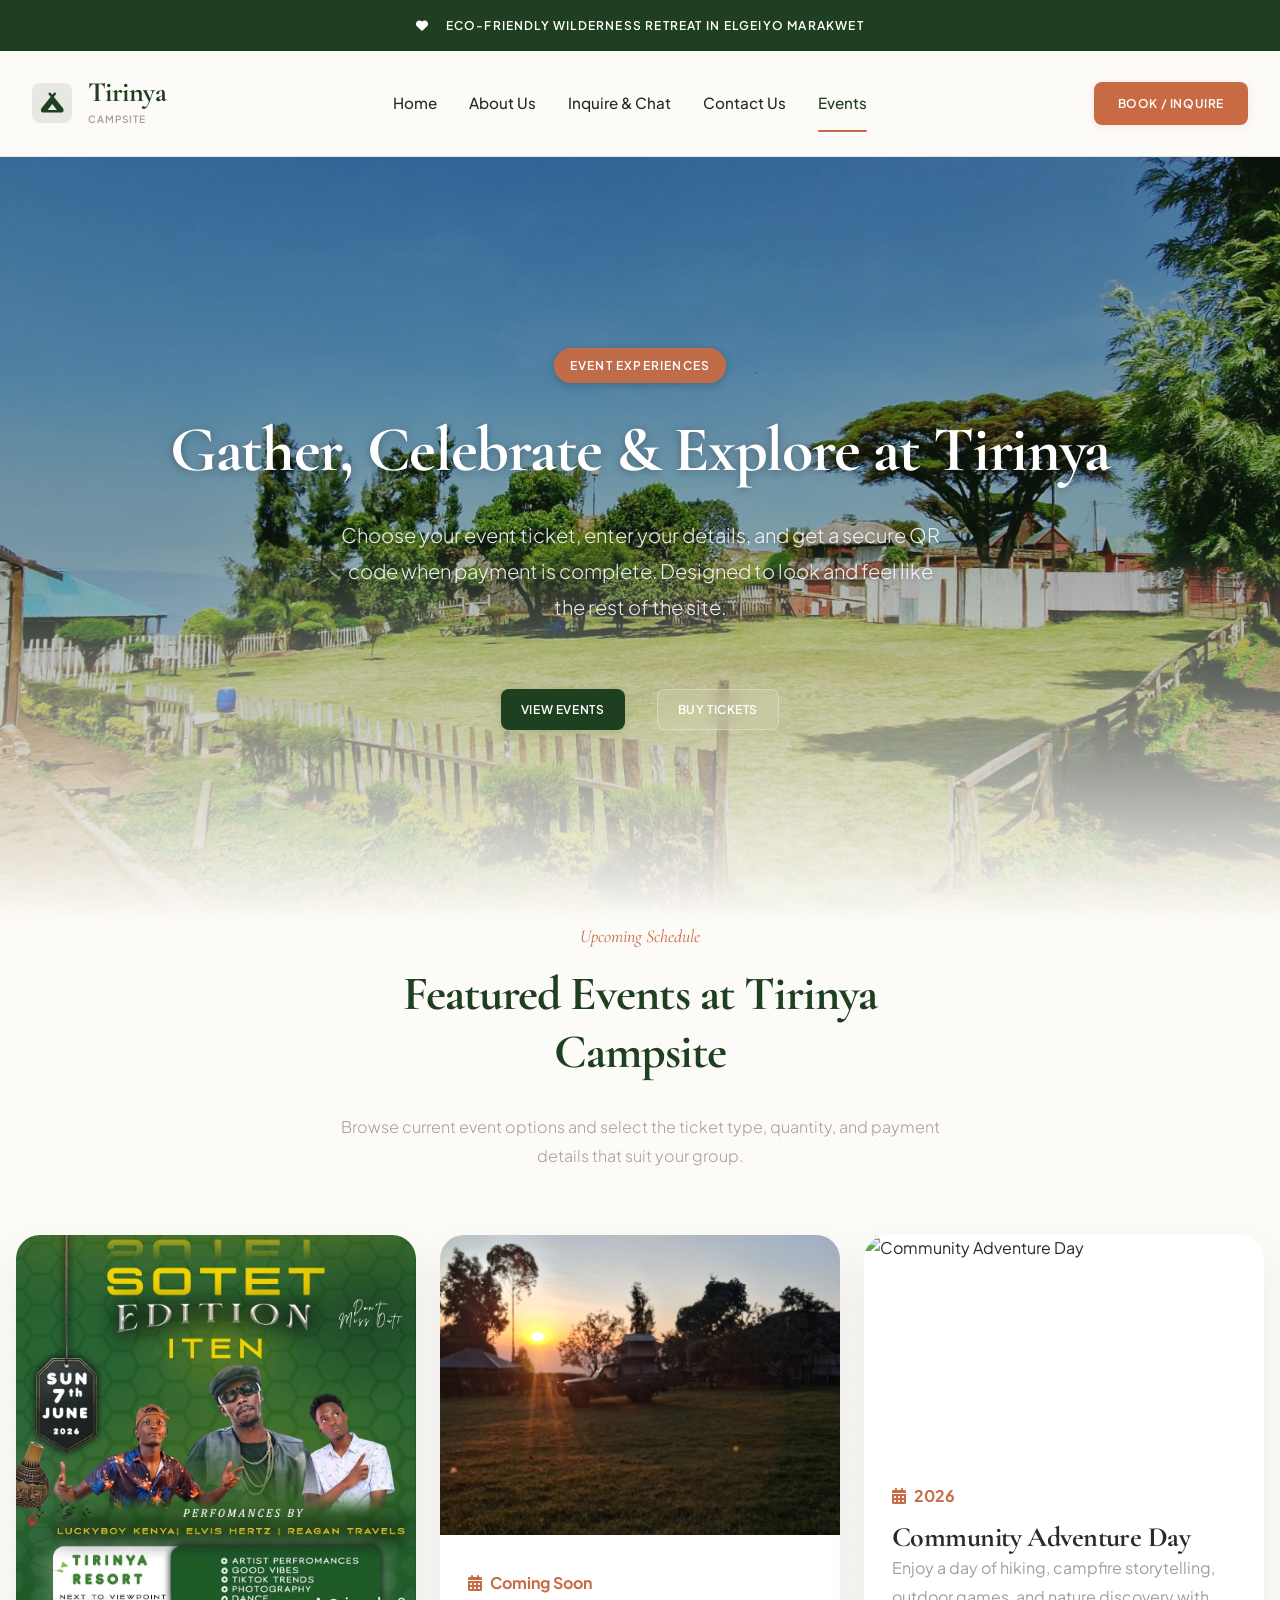
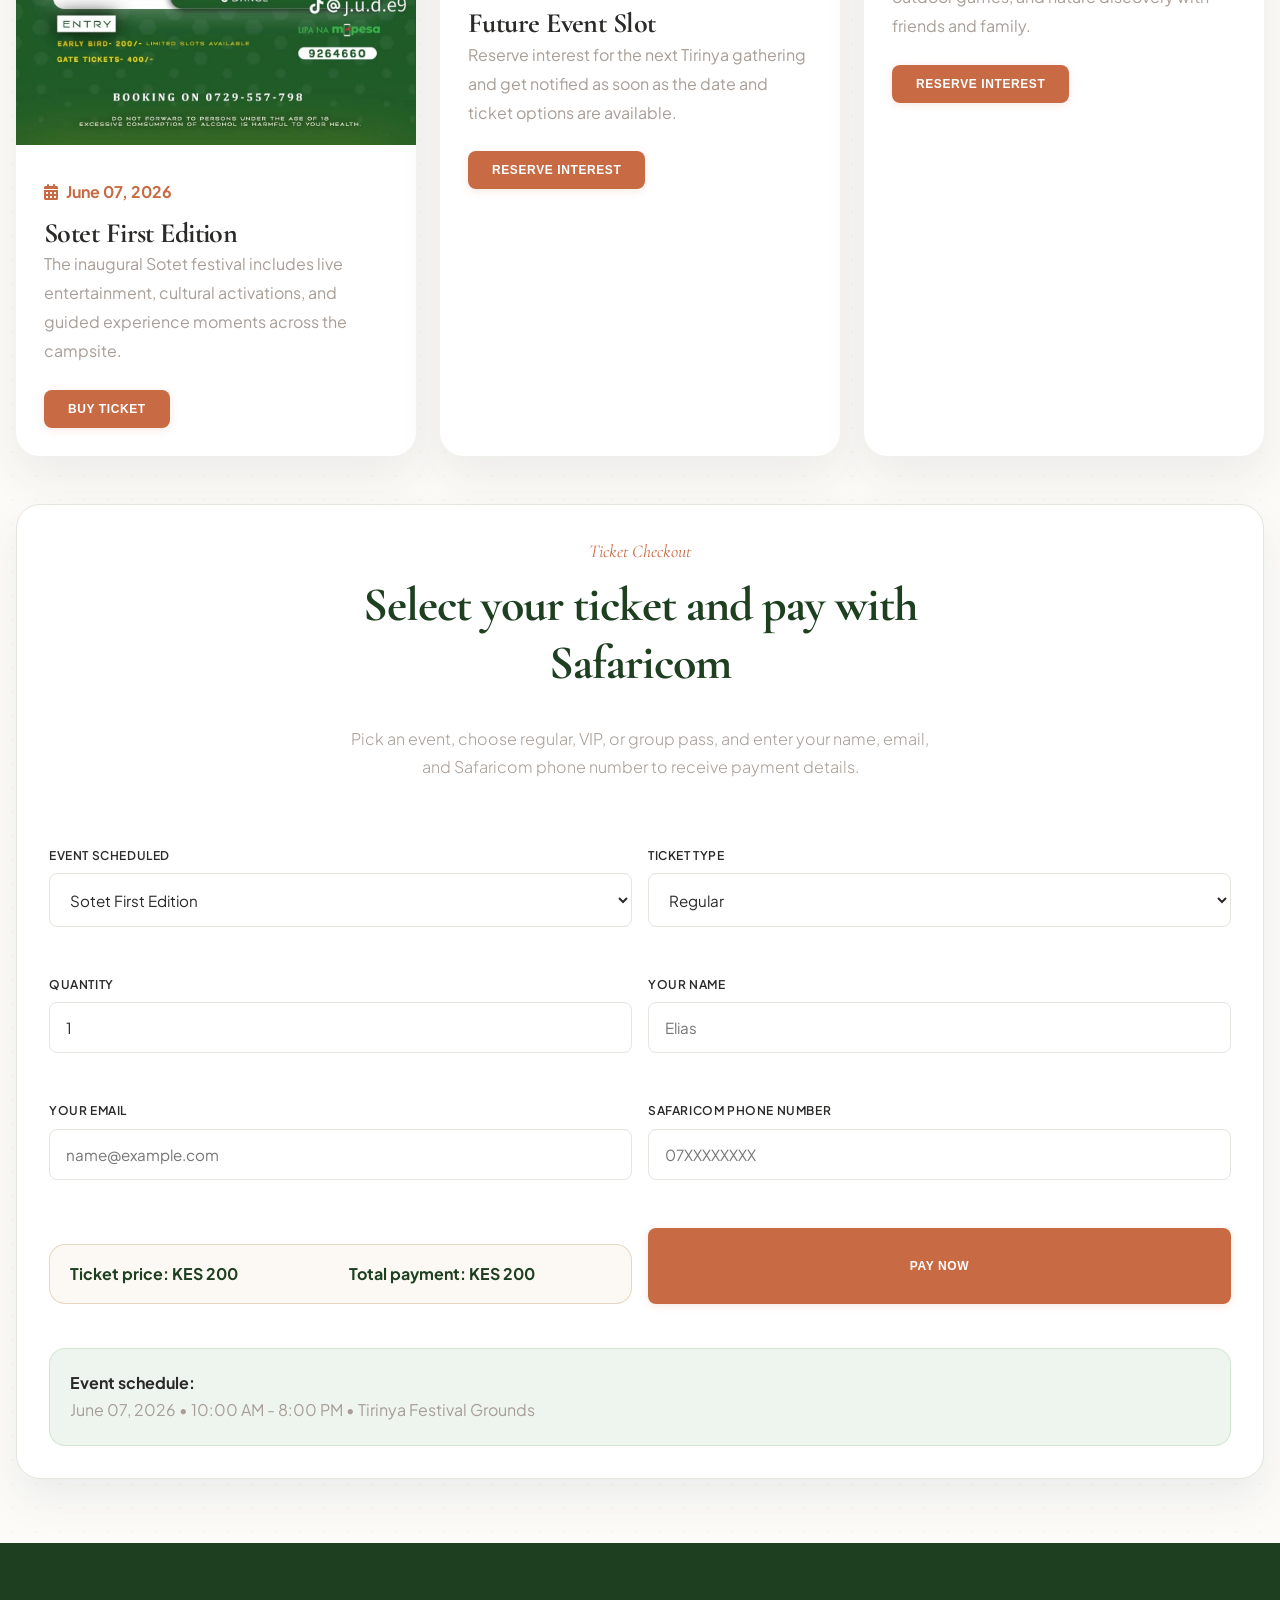
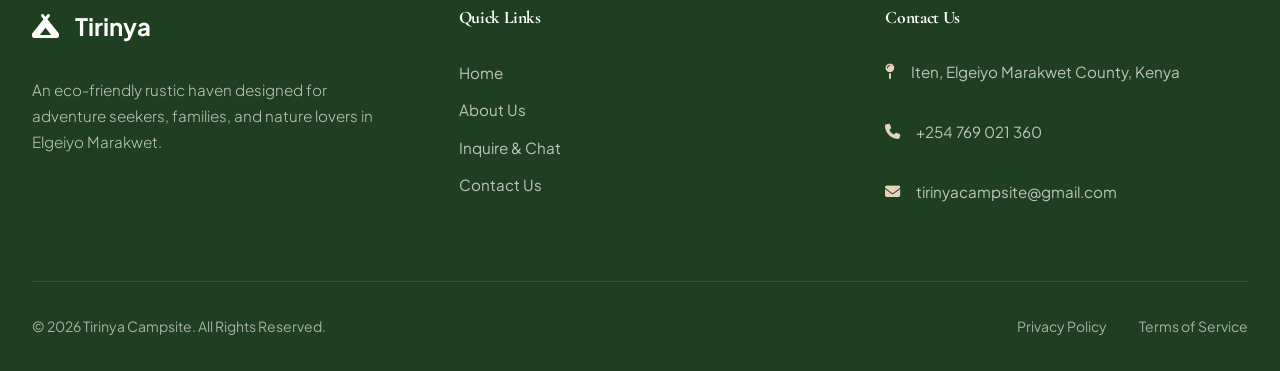
==== events.html @ 4e4fa60f "Tirinya website built" ====
<!DOCTYPE html>
<html lang="en">
<head>
    <meta charset="UTF-8">
    <meta name="viewport" content="width=device-width, initial-scale=1.0">
    <title>Events | Tirinya Campsite</title>
    <link rel="stylesheet" href="css/styles.css">
    <link href="https://fonts.googleapis.com/css2?family=Cormorant+Garamond:ital,wght@0,400;0,500;0,600;0,700;1,400&family=Plus+Jakarta+Sans:wght@300;400;500;600;700&display=swap" rel="stylesheet">
    <link rel="stylesheet" href="https://cdnjs.cloudflare.com/ajax/libs/font-awesome/6.4.0/css/all.min.css">
    <style>
        .events-grid {
            display: grid;
            grid-template-columns: repeat(3, minmax(220px, 1fr));
            gap: 1.5rem;
            margin: 0 auto 3rem;
            max-width: 1280px;
            padding: 0 1rem;
        }

        .event-card {
            background: var(--card-bg);
            border-radius: var(--radius-xl);
            overflow: hidden;
            box-shadow: 0 20px 45px rgba(28, 55, 75, 0.08);
            transition: transform 0.3s ease, box-shadow 0.3s ease;
        }

        .event-card:hover {
            transform: translateY(-8px);
            box-shadow: 0 28px 55px rgba(28, 55, 75, 0.14);
        }

        .event-demo {
            min-height: 220px;
            position: relative;
        }

        .event-demo span {
            display: block;
            width: 100%;
            height: 100%;
        }

        .event-demo img {
            width: 100%;
            height: 100%;
            object-fit: cover;
        }

        .event-content {
            padding: 1.75rem;
        }

        .event-date {
            display: inline-flex;
            align-items: center;
            gap: 0.5rem;
            color: var(--secondary);
            font-weight: 700;
            margin-bottom: 0.75rem;
        }

        .event-description {
            color: var(--muted);
            margin-bottom: 1.5rem;
            min-height: 4.5rem;
        }

        .ticket-section {
            margin: 0 auto 4rem;
            max-width: 1280px;
            padding: 0 1rem;
        }

        .ticket-panel {
            background: var(--card-bg);
            border-radius: var(--radius-xl);
            padding: 2rem;
            border: 1px solid var(--border);
            box-shadow: 0 20px 40px rgba(31, 75, 116, 0.08);
        }

        .ticket-panel .section-subtitle {
            color: var(--secondary);
            font-style: italic;
            margin-bottom: 0.75rem;
        }

        .ticket-form {
            display: grid;
            grid-template-columns: repeat(2, minmax(220px, 1fr));
            gap: 1rem;
            margin-top: 1rem;
        }

        .ticket-form label {
            color: var(--foreground);
            font-weight: 600;
        }

        .ticket-form input,
        .ticket-form select {
            width: 100%;
            border: 1px solid var(--border);
            border-radius: var(--radius-md);
            padding: 0.95rem 1rem;
            background: white;
            color: var(--foreground);
            font-size: 0.95rem;
        }

        .ticket-summary {
            display: grid;
            grid-template-columns: repeat(2, minmax(180px, 1fr));
            gap: 1rem;
            padding: 1rem 1.25rem;
            border-radius: var(--radius-lg);
            border: 1px solid rgba(229, 212, 184, 0.9);
            background: rgba(229, 212, 184, 0.14);
            margin-top: 1rem;
        }

        .ticket-summary div {
            font-weight: 700;
            color: var(--primary);
        }

        .payment-instructions {
            background: rgba(46, 125, 50, 0.08);
            border: 1px solid rgba(46, 125, 50, 0.15);
            border-radius: var(--radius-lg);
            padding: 1.25rem;
            margin-top: 1rem;
            color: var(--foreground);
            line-height: 1.7;
        }

        .qr-panel {
            display: grid;
            grid-template-columns: 260px minmax(280px, 1fr);
            gap: 1.5rem;
            align-items: center;
            margin-top: 1.75rem;
            padding: 1.5rem;
            border-radius: var(--radius-xl);
            background: #f6f8ff;
            border: 1px solid rgba(217, 227, 255, 1);
        }

        .qr-details p {
            margin: 0.85rem 0;
            color: var(--foreground);
            line-height: 1.7;
        }

        .qr-details .payload {
            background: white;
            border: 1px solid var(--border);
            border-radius: var(--radius-md);
            padding: 1rem;
            word-break: break-word;
            font-size: 0.9rem;
            color: var(--muted);
        }

        .hide-mobile {
            display: block;
        }

        .hidden {
            display: none !important;
        }

        @media (max-width: 992px) {
            .events-grid,
            .ticket-form,
            .ticket-summary,
            .qr-panel {
                grid-template-columns: 1fr;
            }

            .ticket-panel {
                padding: 1.5rem;
            }
        }

        @media (max-width: 768px) {
            .hero {
                min-height: 65vh;
            }

            .event-demo {
                min-height: 180px;
            }
        }
    </style>
</head>
<body>
    <div class="top-banner">
        <i class="fas fa-heart"></i>
        <span>Eco-Friendly Wilderness Retreat in Elgeiyo Marakwet</span>
    </div>

    <header class="header">
        <div class="container">
            <div class="header-content">
                <div class="logo">
                    <div class="logo-icon">
                        <i class="fas fa-campground"></i>
                    </div>
                    <div class="logo-text">
                        <h1>Tirinya</h1>
                        <p>Campsite</p>
                    </div>
                </div>

                <nav class="nav-desktop">
                    <a href="index.html" class="nav-link">Home</a>
                    <a href="about.html" class="nav-link">About Us</a>
                    <a href="conversation.html" class="nav-link">Inquire & Chat</a>
                    <a href="contact.html" class="nav-link">Contact Us</a>
                    <a href="events.html" class="nav-link active">Events</a>
                </nav>

                <a href="conversation.html" class="btn btn-secondary">Book / Inquire</a>

                <button class="mobile-menu-toggle" id="mobileMenuToggle">
                    <i class="fas fa-bars"></i>
                </button>
            </div>

            <nav class="nav-mobile" id="mobileMenu">
                <a href="index.html" class="nav-link-mobile">Home</a>
                <a href="about.html" class="nav-link-mobile">About Us</a>
                <a href="conversation.html" class="nav-link-mobile">Inquire & Chat</a>
                <a href="contact.html" class="nav-link-mobile">Contact Us</a>
                <a href="events.html" class="nav-link-mobile">Events</a>
                <a href="conversation.html" class="btn btn-secondary" style="width: 100%; text-align: center;">Book A Spot Now</a>
            </nav>
        </div>
    </header>

    <section class="hero">
        <img src="assets/tirinya08.jpeg" alt="Tirinya Campsite Events" class="hero-bg">
        <div class="hero-overlay"></div>
        <div class="hero-content">
            <span class="hero-badge">Event Experiences</span>
            <h1 class="hero-title">Gather, Celebrate & Explore at Tirinya</h1>
            <p class="hero-subtitle">Choose your event ticket, enter your details, and get a secure QR code when payment is complete. Designed to look and feel like the rest of the site.</p>
            <div class="hero-buttons">
                <a href="#events" class="btn btn-primary">View Events</a>
                <a href="#ticketCheckout" class="btn btn-outline">Buy Tickets</a>
            </div>
        </div>
    </section>

    <section id="events" class="section-header">
        <span class="section-subtitle">Upcoming Schedule</span>
        <h2>Featured Events at Tirinya Campsite</h2>
        <p class="section-description">Browse current event options and select the ticket type, quantity, and payment details that suit your group.</p>
    </section>

    <div class="events-grid">
        <article class="event-card">
            <div class="event-demo"><span><img src="assets/sotet.jpeg" alt="Sotet First Edition"></span></div>
            <div class="event-content">
                <div class="event-date"><i class="fas fa-calendar-alt"></i> June 07, 2026</div>
                <h3 class="event-name">Sotet First Edition</h3>
                <p class="event-description">The inaugural Sotet festival includes live entertainment, cultural activations, and guided experience moments across the campsite.</p>
                <button type="button" class="btn btn-secondary buy-ticket-btn" data-event="Sotet First Edition">Buy Ticket</button>
            </div>
        </article>

        <article class="event-card">
            <div class="event-demo"><span><img src="assets/tirinya04.jpg" alt="Future Event Slot"></span></div>
            <div class="event-content">
                <div class="event-date"><i class="fas fa-calendar-alt"></i> Coming Soon</div>
                <h3 class="event-name">Future Event Slot</h3>
                <p class="event-description">Reserve interest for the next Tirinya gathering and get notified as soon as the date and ticket options are available.</p>
                <button type="button" class="btn btn-secondary buy-ticket-btn" data-event="Future Event Slot">Reserve Interest</button>
            </div>
        </article>

        <article class="event-card">
            <div class="event-demo"><span><img src="assets/tirinya06.jpg" alt="Community Adventure Day"></span></div>
            <div class="event-content">
                <div class="event-date"><i class="fas fa-calendar-alt"></i> 2026</div>
                <h3 class="event-name">Community Adventure Day</h3>
                <p class="event-description">Enjoy a day of hiking, campfire storytelling, outdoor games, and nature discovery with friends and family.</p>
                <button type="button" class="btn btn-secondary buy-ticket-btn" data-event="Community Adventure Day">Reserve Interest</button>
            </div>
        </article>
    </div>

    <section id="ticketCheckout" class="ticket-section">
        <div class="ticket-panel">
            <div class="section-header">
                <span class="section-subtitle">Ticket Checkout</span>
                <h2>Select your ticket and pay with Safaricom</h2>
                <p class="section-description">Pick an event, choose regular, VIP, or group pass, and enter your name, email, and Safaricom phone number to receive payment details.</p>
            </div>

            <form id="ticketForm" class="ticket-form">
                <div class="form-group">
                    <label for="ticketEvent">Event Scheduled</label>
                    <select id="ticketEvent" name="ticketEvent">
                        <option value="Sotet First Edition">Sotet First Edition</option>
                        <option value="Future Event Slot">Future Event Slot</option>
                        <option value="Community Adventure Day">Community Adventure Day</option>
                    </select>
                </div>
                <div class="form-group">
                    <label for="ticketType">Ticket Type</label>
                    <select id="ticketType" name="ticketType">
                        <option value="Regular">Regular</option>
                        <option value="VIP">VIP</option>
                        <option value="Group Pass">Group Pass</option>
                    </select>
                </div>
                <div class="form-group">
                    <label for="ticketQuantity">Quantity</label>
                    <input id="ticketQuantity" name="ticketQuantity" type="number" min="1" value="1" />
                </div>
                <div class="form-group">
                    <label for="buyerName">Your Name</label>
                    <input id="buyerName" name="buyerName" type="text" placeholder="Elias" required />
                </div>
                <div class="form-group">
                    <label for="buyerEmail">Your Email</label>
                    <input id="buyerEmail" name="buyerEmail" type="email" placeholder="name@example.com" required />
                </div>
                <div class="form-group">
                    <label for="buyerPhone">Safaricom Phone Number</label>
                    <input id="buyerPhone" name="buyerPhone" type="tel" placeholder="07XXXXXXXX" required />
                </div>

                <div class="ticket-summary">
                    <div><strong>Ticket price:</strong> <span id="ticketPrice">KES 200</span></div>
                    <div><strong>Total payment:</strong> <span id="ticketTotal">KES 200</span></div>
                </div>

                <button type="submit" id="payNowBtn" class="btn btn-secondary">Pay Now</button>
                <button type="button" id="generateQrBtn" class="btn btn-primary hidden">Generate Ticket QR</button>
                <div id="ticketMessage" style="grid-column: 1 / -1; color: var(--primary); font-weight: 600; margin-top: 0.75rem;"></div>
            </form>

            <div id="paymentInstructions" class="payment-instructions hidden"></div>
            <div class="payment-instructions">
                <strong>Event schedule:</strong>
                <p id="eventScheduleText">June 07, 2026 • 10:00 AM - 8:00 PM • Tirinya Festival Grounds</p>
            </div>

            <div id="qrPanel" class="qr-panel hidden">
                <img id="qrCode" src="" alt="Payment QR code" />
                <div class="qr-details">
                    <h3>Ticket QR Code</h3>
                    <p>Scan this QR code with your payment app after making the payment. It is generated for the selected event, ticket type, quantity, and phone number.</p>
                    <p><strong>Payment reference:</strong> <span id="paymentReference"></span></p>
                    <div class="payload">
                        <strong>Payment details</strong>
                        <p id="paymentPayload"></p>
                    </div>
                </div>
            </div>
        </div>
    </section>

    <footer class="footer">
        <div class="container">
            <div class="footer-grid">
                <div class="footer-col">
                    <div class="footer-logo">
                        <i class="fas fa-campground"></i>
                        <span>Tirinya</span>
                    </div>
                    <p>An eco-friendly rustic haven designed for adventure seekers, families, and nature lovers in Elgeiyo Marakwet.</p>
                </div>
                <div class="footer-col">
                    <h4>Quick Links</h4>
                    <ul>
                        <li><a href="index.html">Home</a></li>
                        <li><a href="about.html">About Us</a></li>
                        <li><a href="conversation.html">Inquire & Chat</a></li>
                        <li><a href="contact.html">Contact Us</a></li>
                    </ul>
                </div>
                <div class="footer-col">
                    <h4>Contact Us</h4>
                    <ul class="contact-list">
                        <li><i class="fas fa-map-pin"></i><span>Iten, Elgeiyo Marakwet County, Kenya</span></li>
                        <li><i class="fas fa-phone"></i><span>+254 769 021 360</span></li>
                        <li><i class="fas fa-envelope"></i><span>tirinyacampsite@gmail.com</span></li>
                    </ul>
                </div>
            </div>
            <div class="footer-bottom">
                <p>&copy; <span id="year"></span> Tirinya Campsite. All Rights Reserved.</p>
                <div class="footer-links">
                    <a href="#">Privacy Policy</a>
                    <a href="#">Terms of Service</a>
                </div>
            </div>
        </div>
    </footer>

    <script src="js/script.js"></script>
    <script>
        const ticketForm = document.getElementById('ticketForm');
        const eventSelect = document.getElementById('ticketEvent');
        const ticketTypeSelect = document.getElementById('ticketType');
        const quantityInput = document.getElementById('ticketQuantity');
        const ticketPriceDisplay = document.getElementById('ticketPrice');
        const ticketTotalDisplay = document.getElementById('ticketTotal');
        const ticketMessage = document.getElementById('ticketMessage');
        const qrPanel = document.getElementById('qrPanel');
        const qrCodeImage = document.getElementById('qrCode');
        const paymentReference = document.getElementById('paymentReference');
        const paymentPayload = document.getElementById('paymentPayload');
        const paymentInstructions = document.getElementById('paymentInstructions');
        const eventScheduleText = document.getElementById('eventScheduleText');
        const generateQrBtn = document.getElementById('generateQrBtn');

        const ticketPricing = {
            'Sotet First Edition': {
                'Regular': 200,
                'VIP': 500,
                'Group Pass': 1500
            },
            'Future Event Slot': {
                'Regular': 150,
                'VIP': 400,
                'Group Pass': 1200
            },
            'Community Adventure Day': {
                'Regular': 250,
                'VIP': 550,
                'Group Pass': 1600
            }
        };

        function formatCurrency(amount) {
            return `KES ${amount.toLocaleString('en-KE')}`;
        }

        function updateTicketSummary() {
            const eventName = eventSelect.value;
            const ticketType = ticketTypeSelect.value;
            const quantity = Math.max(1, parseInt(quantityInput.value, 10) || 1);
            const price = ticketPricing[eventName] ? ticketPricing[eventName][ticketType] || 0 : 0;
            const total = price * quantity;
            ticketPriceDisplay.textContent = formatCurrency(price);
            ticketTotalDisplay.textContent = formatCurrency(total);
        }

        function generateReference() {
            return `TIRINYA-${Date.now()}-${Math.floor(Math.random() * 900 + 100)}`;
        }

        function getEventExpiry(eventName) {
            const expiryMap = {
                'Sotet First Edition': new Date('2026-06-08T00:00:00'),
                'Future Event Slot': new Date('2026-06-08T00:00:00'),
                'Community Adventure Day': new Date('2026-06-08T00:00:00')
            };
            return expiryMap[eventName] || new Date(Date.now() + 30 * 60000);
        }

        function createPaymentPayload(eventName, ticketType, quantity, total, name, email, phone, reference) {
            const expires = getEventExpiry(eventName);
            return `Tirinya Campsite ticket payment\nEvent: ${eventName}\nTicket type: ${ticketType}\nQuantity: ${quantity}\nTotal: KES ${total}\nBuyer: ${name}\nEmail: ${email}\nSafaricom: ${phone}\nReference: ${reference}\nExpires: ${expires.toLocaleString()}`;
        }

        function showQrCode(payload, reference) {
            const qrUrl = `https://api.qrserver.com/v1/create-qr-code/?size=260x260&data=${encodeURIComponent(payload)}`;
            qrCodeImage.src = qrUrl;
            paymentReference.textContent = reference;
            paymentPayload.textContent = payload;
            qrPanel.classList.remove('hidden');
        }

        function updateTicketSchedule() {
            const scheduleMap = {
                'Sotet First Edition': 'June 07, 2026 • 10:00 AM - 8:00 PM • Tirinya Festival Grounds',
                'Future Event Slot': 'TBA • Reserve interest and receive a date as soon as it is confirmed.',
                'Community Adventure Day': '2026 • Exact date coming soon • Guided trails, games, and storytelling.'
            };
            eventScheduleText.textContent = scheduleMap[eventSelect.value] || 'Event details will appear here once scheduled.';
        }

        function handleTicketPayment(event) {
            event.preventDefault();
            const name = document.getElementById('buyerName').value.trim();
            const email = document.getElementById('buyerEmail').value.trim();
            const phone = document.getElementById('buyerPhone').value.trim();
            const eventName = eventSelect.value;
            const ticketType = ticketTypeSelect.value;
            const quantity = Math.max(1, parseInt(quantityInput.value, 10) || 1);
            const price = ticketPricing[eventName] ? ticketPricing[eventName][ticketType] || 0 : 0;
            const total = price * quantity;

            if (!name || !email || !phone) {
                ticketMessage.textContent = 'Please enter your name, email, and Safaricom phone number before payment.';
                ticketMessage.style.color = '#c0392b';
                return;
            }

            const reference = generateReference();
            paymentInstructions.textContent = `Pay KES ${total} to Safaricom number ${phone} with reference ${reference}. After payment, click Generate Ticket QR.`;
            paymentInstructions.classList.remove('hidden');
            generateQrBtn.classList.remove('hidden');
            ticketMessage.textContent = 'Payment details prepared. Generate your ticket QR code after completing payment.';
            ticketMessage.style.color = 'var(--primary)';
            generateQrBtn.dataset.reference = reference;
            generateQrBtn.dataset.event = eventName;
            generateQrBtn.dataset.ticketType = ticketType;
            generateQrBtn.dataset.quantity = quantity;
            generateQrBtn.dataset.total = total;
            generateQrBtn.dataset.name = name;
            generateQrBtn.dataset.email = email;
            generateQrBtn.dataset.phone = phone;
        }

        function handleGenerateQr() {
            const reference = generateQrBtn.dataset.reference;
            if (!reference) {
                ticketMessage.textContent = 'Please complete the payment step first.';
                ticketMessage.style.color = '#c0392b';
                return;
            }

            const payload = createPaymentPayload(
                generateQrBtn.dataset.event,
                generateQrBtn.dataset.ticketType,
                parseInt(generateQrBtn.dataset.quantity, 10),
                parseInt(generateQrBtn.dataset.total, 10),
                generateQrBtn.dataset.name,
                generateQrBtn.dataset.email,
                generateQrBtn.dataset.phone,
                reference
            );

            showQrCode(payload, reference);
            ticketMessage.textContent = 'Ticket QR code generated successfully. Keep it ready for entry.';
            ticketMessage.style.color = 'var(--primary)';
        }

        document.querySelectorAll('.buy-ticket-btn').forEach(button => {
            button.addEventListener('click', () => {
                eventSelect.value = button.dataset.event;
                updateTicketSummary();
                updateTicketSchedule();
                document.getElementById('ticketForm').scrollIntoView({ behavior: 'smooth' });
            });
        });

        eventSelect.addEventListener('change', () => {
            updateTicketSummary();
            updateTicketSchedule();
        });
        ticketTypeSelect.addEventListener('change', updateTicketSummary);
        quantityInput.addEventListener('input', updateTicketSummary);
        ticketForm.addEventListener('submit', handleTicketPayment);
        generateQrBtn.addEventListener('click', handleGenerateQr);

        updateTicketSummary();
        updateTicketSchedule();
    </script>
</body>
</html>
---- css/styles.css ----
/* ============================================
   TIRINYA CAMPSITE - MAIN STYLESHEET
   Earthy Heritage & Wilderness Safari Theme
   ============================================ */

/* Root Variables - Earthy Color Palette */
:root {
    --primary: #1E3F20;           /* Forest Green */
    --primary-light: #2d5a2d;
    --secondary: #C86B45;         /* Terracotta Orange */
    --secondary-light: #d47d52;
    --accent: #E5D4B8;            /* Soft Cream/Accent */
    --background: #FDFBF7;        /* Warm Cream */
    --foreground: #2C2A29;        /* Dark Charcoal */
    --border: #E8E4DF;            /* Light Border */
    --muted: #A89E97;             /* Muted Foreground */
    --card-bg: #FFFFFF;           /* Card Background */
    
    /* Spacing */
    --spacing-xs: 0.5rem;
    --spacing-sm: 1rem;
    --spacing-md: 1.5rem;
    --spacing-lg: 2rem;
    --spacing-xl: 3rem;
    --spacing-2xl: 4rem;
    
    /* Border Radius */
    --radius-sm: 0.375rem;
    --radius-md: 0.5rem;
    --radius-lg: 1rem;
    --radius-xl: 1.5rem;
    
    /* Transitions */
    --transition: all 0.3s cubic-bezier(0.25, 1, 0.5, 1);
    --transition-fast: all 0.2s ease-out;
}

/* ============================================
   GLOBAL STYLES
   ============================================ */

* {
    margin: 0;
    padding: 0;
    box-sizing: border-box;
}

html {
    scroll-behavior: smooth;
}

body {
    font-family: 'Plus Jakarta Sans', sans-serif;
    background-color: var(--background);
    color: var(--foreground);
    line-height: 1.6;
    font-size: 1rem;
    background-image: radial-gradient(rgba(44, 42, 41, 0.03) 1px, transparent 1px);
    background-size: 24px 24px;
}

h1, h2, h3, h4, h5, h6 {
    font-family: 'Cormorant Garamond', Georgia, serif;
    font-weight: 700;
    line-height: 1.2;
    letter-spacing: -0.02em;
}

h1 {
    font-size: clamp(2rem, 6vw, 3.5rem);
}

h2 {
    font-size: clamp(1.75rem, 5vw, 3rem);
}

h3 {
    font-size: clamp(1.25rem, 3vw, 1.75rem);
}

p {
    color: var(--muted);
    line-height: 1.8;
}

a {
    color: var(--primary);
    text-decoration: none;
    transition: var(--transition-fast);
}

a:hover {
    color: var(--secondary);
}

/* ============================================
   CONTAINER & LAYOUT
   ============================================ */

.container {
    max-width: 1280px;
    margin: 0 auto;
    padding: 0 var(--spacing-lg);
}

@media (max-width: 768px) {
    .container {
        padding: 0 var(--spacing-md);
    }
}

/* ============================================
   TOP BANNER
   ============================================ */

.top-banner {
    background-color: var(--primary);
    color: white;
    text-align: center;
    padding: var(--spacing-sm) var(--spacing-md);
    font-size: 0.75rem;
    font-weight: 600;
    letter-spacing: 0.1em;
    text-transform: uppercase;
    display: flex;
    align-items: center;
    justify-content: center;
    gap: var(--spacing-sm);
}

.top-banner i {
    animation: pulse 2s infinite;
}

@keyframes pulse {
    0%, 100% { opacity: 1; }
    50% { opacity: 0.6; }
}

/* ============================================
   HEADER & NAVIGATION
   ============================================ */

.header {
    background-color: rgba(253, 251, 247, 0.95);
    backdrop-filter: blur(10px);
    border-bottom: 1px solid var(--border);
    position: sticky;
    top: 0;
    z-index: 100;
    transition: var(--transition-fast);
}

.header-content {
    display: flex;
    align-items: center;
    justify-content: space-between;
    padding: var(--spacing-md) 0;
}

.logo {
    display: flex;
    align-items: center;
    gap: var(--spacing-sm);
    cursor: pointer;
    transition: var(--transition-fast);
}

.logo:hover {
    transform: translateY(-2px);
}

.logo-icon {
    background-color: rgba(30, 63, 32, 0.1);
    color: var(--primary);
    width: 2.5rem;
    height: 2.5rem;
    border-radius: var(--radius-md);
    display: flex;
    align-items: center;
    justify-content: center;
    font-size: 1.25rem;
    transition: var(--transition-fast);
}

.logo:hover .logo-icon {
    background-color: var(--primary);
    color: white;
}

.logo-text h1 {
    font-size: 1.75rem;
    color: var(--primary);
    margin: 0;
    line-height: 1;
}

.logo-text p {
    font-size: 0.625rem;
    text-transform: uppercase;
    letter-spacing: 0.1em;
    font-weight: 600;
    color: var(--muted);
    margin: 0.25rem 0 0 0;
}

/* Desktop Navigation */
.nav-desktop {
    display: flex;
    gap: var(--spacing-lg);
    align-items: center;
}

.nav-link {
    font-size: 0.95rem;
    font-weight: 500;
    color: var(--foreground);
    position: relative;
    padding: var(--spacing-sm) 0;
    transition: var(--transition-fast);
}

.nav-link:hover,
.nav-link.active {
    color: var(--primary);
}

.nav-link.active::after {
    content: '';
    position: absolute;
    bottom: 0;
    left: 0;
    right: 0;
    height: 2px;
    background-color: var(--secondary);
    border-radius: 1px;
}

/* Mobile Menu */
.mobile-menu-toggle {
    display: none;
    background: none;
    border: none;
    font-size: 1.5rem;
    color: var(--foreground);
    cursor: pointer;
    transition: var(--transition-fast);
}

.mobile-menu-toggle:hover {
    color: var(--primary);
}

.nav-mobile {
    display: none;
    flex-direction: column;
    gap: var(--spacing-md);
    padding: var(--spacing-lg) 0;
    border-top: 1px solid var(--border);
    background-color: var(--background);
}

.nav-mobile.active {
    display: flex;
}

.nav-link-mobile {
    display: flex;
    align-items: center;
    gap: var(--spacing-md);
    padding: var(--spacing-md);
    border-radius: var(--radius-md);
    font-weight: 500;
    color: var(--muted);
    transition: var(--transition-fast);
}

.nav-link-mobile:hover {
    background-color: rgba(30, 63, 32, 0.05);
    color: var(--primary);
}

@media (max-width: 768px) {
    .nav-desktop,
    .btn.btn-secondary {
        display: none;
    }

    .mobile-menu-toggle {
        display: block;
    }
}

/* ============================================
   BUTTONS
   ============================================ */

.btn {
    display: inline-flex;
    align-items: center;
    justify-content: center;
    gap: var(--spacing-sm);
    padding: 0.625rem 1.25rem;
    font-size: 0.75rem;
    font-weight: 600;
    text-transform: uppercase;
    letter-spacing: 0.05em;
    border: none;
    border-radius: var(--radius-md);
    cursor: pointer;
    transition: var(--transition-fast);
    white-space: nowrap;
}

.btn-primary {
    background-color: var(--primary);
    color: white;
    box-shadow: 0 2px 8px rgba(30, 63, 32, 0.15);
}

.btn-primary:hover {
    background-color: var(--primary-light);
    transform: translateY(-2px);
    box-shadow: 0 4px 12px rgba(30, 63, 32, 0.25);
}

.btn-secondary {
    background-color: var(--secondary);
    color: white;
    box-shadow: 0 2px 8px rgba(200, 107, 69, 0.15);
    padding: 0.75rem 1.5rem;
}

.btn-secondary:hover {
    background-color: var(--secondary-light);
    transform: translateY(-2px);
    box-shadow: 0 4px 12px rgba(200, 107, 69, 0.25);
}

.btn-outline {
    background-color: rgba(255, 255, 255, 0.1);
    color: white;
    border: 1px solid rgba(255, 255, 255, 0.3);
    backdrop-filter: blur(10px);
}

.btn-outline:hover {
    background-color: rgba(255, 255, 255, 0.2);
    border-color: rgba(255, 255, 255, 0.5);
}

.btn-link {
    color: var(--primary);
    font-size: 0.875rem;
    font-weight: 600;
    display: inline-flex;
    align-items: center;
    gap: 0.5rem;
    transition: var(--transition-fast);
}

.btn-link:hover {
    color: var(--secondary);
    transform: translateX(2px);
}

/* ============================================
   HERO SECTION
   ============================================ */

.hero {
    position: relative;
    min-height: 85vh;
    display: flex;
    align-items: center;
    justify-content: center;
    overflow: hidden;
}

.hero-bg {
    position: absolute;
    top: 0;
    left: 0;
    width: 100%;
    height: 100%;
    object-fit: cover;
    z-index: 1;
}

.hero-overlay {
    position: absolute;
    top: 0;
    left: 0;
    width: 100%;
    height: 100%;
    background: linear-gradient(to top, var(--background) 0%, rgba(30, 63, 32, 0.3) 50%, rgba(30, 63, 32, 0.3) 100%);
    z-index: 2;
}

.hero-content {
    position: relative;
    z-index: 3;
    text-align: center;
    color: white;
    padding: var(--spacing-2xl) var(--spacing-lg);
}

.hero-badge {
    display: inline-block;
    background-color: rgba(200, 107, 69, 0.95);
    color: white;
    font-size: 0.75rem;
    font-weight: 600;
    text-transform: uppercase;
    letter-spacing: 0.1em;
    padding: 0.5rem 1rem;
    border-radius: 2rem;
    margin-bottom: var(--spacing-lg);
    box-shadow: 0 2px 8px rgba(0, 0, 0, 0.2);
}

.hero-title {
    font-size: clamp(2.5rem, 8vw, 4rem);
    margin-bottom: var(--spacing-lg);
    text-shadow: 0 2px 8px rgba(0, 0, 0, 0.3);
    line-height: 1.1;
}

.text-accent {
    color: var(--accent);
}

.hero-subtitle {
    font-size: clamp(1rem, 2vw, 1.25rem);
    max-width: 600px;
    margin: 0 auto var(--spacing-2xl);
    color: rgba(255, 255, 255, 0.9);
    font-weight: 300;
    text-shadow: 0 1px 4px rgba(0, 0, 0, 0.2);
}

.hero-buttons {
    display: flex;
    gap: var(--spacing-lg);
    justify-content: center;
    flex-wrap: wrap;
}

@media (max-width: 768px) {
    .hero-buttons {
        flex-direction: column;
        align-items: center;
    }

    .hero-buttons .btn {
        width: 100%;
        max-width: 300px;
    }
}

/* ============================================
   SECTION HEADERS
   ============================================ */

.section-header {
    text-align: center;
    margin-bottom: var(--spacing-2xl);
    max-width: 600px;
    margin-left: auto;
    margin-right: auto;
}

.section-subtitle {
    display: block;
    font-family: 'Cormorant Garamond', serif;
    font-size: 1.125rem;
    font-style: italic;
    color: var(--secondary);
    margin-bottom: var(--spacing-sm);
}

.section-header h2 {
    color: var(--primary);
    margin-bottom: var(--spacing-lg);
}

.section-description {
    color: var(--muted);
    font-weight: 300;
    line-height: 1.8;
}

.header-divider {
    width: 3rem;
    height: 0.25rem;
    background-color: var(--secondary);
    margin: var(--spacing-lg) auto 0;
    border-radius: 1px;
}

/* ============================================
   HIGHLIGHTS SECTION
   ============================================ */

.highlights {
    padding: var(--spacing-2xl) 0;
    background-color: var(--background);
    border-bottom: 1px solid var(--border);
}

.highlights-grid {
    display: grid;
    grid-template-columns: repeat(auto-fit, minmax(250px, 1fr));
    gap: var(--spacing-2xl);
}

.highlight-card {
    background-color: rgba(253, 251, 247, 0.5);
    padding: var(--spacing-2xl);
    border-radius: var(--radius-lg);
    border: 1px solid var(--border);
    transition: var(--transition);
    text-align: center;
}

.highlight-card:hover {
    border-color: rgba(30, 63, 32, 0.2);
    box-shadow: 0 8px 24px rgba(30, 63, 32, 0.08);
}

.highlight-icon {
    width: 3rem;
    height: 3rem;
    background-color: rgba(30, 63, 32, 0.1);
    color: var(--primary);
    border-radius: var(--radius-lg);
    display: flex;
    align-items: center;
    justify-content: center;
    font-size: 1.5rem;
    margin: 0 auto var(--spacing-lg);
    transition: var(--transition-fast);
}

.highlight-card:hover .highlight-icon {
    background-color: var(--primary);
    color: white;
}

.highlight-card h3 {
    color: var(--primary);
    margin-bottom: var(--spacing-md);
}

.highlight-card p {
    font-size: 0.95rem;
    line-height: 1.7;
}

/* ============================================
   ACCOMMODATIONS SECTION
   ============================================ */

.accommodations {
    padding: var(--spacing-2xl) 0;
    background-color: rgba(253, 251, 247, 0.3);
}

.accommodations-grid {
    display: grid;
    grid-template-columns: repeat(auto-fit, minmax(320px, 1fr));
    gap: var(--spacing-2xl);
}

.accommodation-card {
    background-color: var(--card-bg);
    border: 1px solid var(--border);
    border-radius: var(--radius-xl);
    overflow: hidden;
    transition: var(--transition);
    display: flex;
    flex-direction: column;
    height: 100%;
    box-shadow: 0 2px 8px rgba(0, 0, 0, 0.04);
}

.accommodation-card:hover {
    transform: translateY(-4px);
    box-shadow: 0 12px 32px rgba(30, 63, 32, 0.12);
    border-color: rgba(30, 63, 32, 0.15);
}

.accommodation-image {
    position: relative;
    height: 16rem;
    overflow: hidden;
}

.accommodation-image img {
    width: 100%;
    height: 100%;
    object-fit: cover;
    transition: var(--transition);
}

.accommodation-card:hover .accommodation-image img {
    transform: scale(1.05);
}

.accommodation-badge {
    position: absolute;
    top: 1rem;
    left: 1rem;
    background-color: rgba(30, 63, 32, 0.9);
    color: white;
    font-size: 0.625rem;
    font-weight: 600;
    text-transform: uppercase;
    letter-spacing: 0.05em;
    padding: 0.375rem 0.75rem;
    border-radius: 2rem;
    z-index: 10;
}

.accommodation-content {
    padding: var(--spacing-2xl);
    display: flex;
    flex-direction: column;
    flex-grow: 1;
}

.accommodation-content h3 {
    color: var(--primary);
    margin-bottom: var(--spacing-md);
    font-size: 1.5rem;
}

.accommodation-content p {
    font-size: 0.95rem;
    margin-bottom: var(--spacing-lg);
    flex-grow: 1;
}

.accommodation-features {
    list-style: none;
    margin-bottom: var(--spacing-lg);
}

.accommodation-features li {
    display: flex;
    align-items: center;
    gap: 0.75rem;
    font-size: 0.875rem;
    color: var(--foreground);
    font-weight: 500;
    margin-bottom: 0.5rem;
}

.feature-dot {
    width: 0.375rem;
    height: 0.375rem;
    background-color: var(--secondary);
    border-radius: 50%;
    flex-shrink: 0;
}

.accommodation-footer {
    padding-top: var(--spacing-lg);
    border-top: 1px solid var(--border);
    display: flex;
    align-items: center;
    justify-content: space-between;
}

.accommodation-price {
    font-family: 'Cormorant Garamond', serif;
    font-size: 1.25rem;
    font-weight: 700;
    color: var(--secondary);
}

/* ============================================
   CTA SECTION
   ============================================ */

.cta-section {
    position: relative;
    padding: var(--spacing-2xl) 0;
    overflow: hidden;
}

.cta-bg {
    position: absolute;
    top: 0;
    left: 0;
    width: 100%;
    height: 100%;
    z-index: 1;
}

.cta-bg img {
    width: 100%;
    height: 100%;
    object-fit: cover;
}

.cta-overlay {
    position: absolute;
    top: 0;
    left: 0;
    width: 100%;
    height: 100%;
    background-color: rgba(30, 63, 32, 0.7);
    z-index: 2;
}

.cta-content {
    position: relative;
    z-index: 3;
    display: grid;
    grid-template-columns: 1fr 1fr;
    gap: var(--spacing-2xl);
    align-items: center;
    color: white;
}

.cta-text .section-subtitle {
    color: var(--accent);
}

.cta-text h2 {
    color: white;
    margin-bottom: var(--spacing-lg);
}

.cta-text p {
    color: rgba(255, 255, 255, 0.8);
    font-weight: 300;
}

.cta-buttons {
    display: flex;
    gap: var(--spacing-lg);
    flex-wrap: wrap;
}

@media (max-width: 768px) {
    .cta-content {
        grid-template-columns: 1fr;
    }

    .cta-buttons {
        flex-direction: column;
    }

    .cta-buttons .btn {
        width: 100%;
    }
}

/* ============================================
   PAGE HEADER
   ============================================ */

.page-header {
    padding: var(--spacing-2xl) 0;
    background-color: rgba(253, 251, 247, 0.4);
    border-bottom: 1px solid var(--border);
    text-align: center;
}

.page-header .container {
    max-width: 800px;
}

.page-header h1 {
    color: var(--primary);
    margin-bottom: var(--spacing-lg);
}

.page-header p {
    font-size: 1.1rem;
    font-weight: 300;
}

/* ============================================
   STORY SECTION
   ============================================ */

.story-section {
    padding: var(--spacing-2xl) 0;
}

.story-grid {
    display: grid;
    grid-template-columns: 1fr 1fr;
    gap: var(--spacing-2xl);
    align-items: center;
}

.story-content h2 {
    color: var(--primary);
    margin-bottom: var(--spacing-lg);
}

.story-content p {
    margin-bottom: var(--spacing-lg);
    line-height: 1.9;
}

.story-quote {
    border-left: 4px solid var(--secondary);
    padding-left: var(--spacing-lg);
    font-family: 'Cormorant Garamond', serif;
    font-size: 1.25rem;
    font-style: italic;
    color: var(--primary);
    margin: var(--spacing-lg) 0;
    line-height: 1.8;
}

.story-image {
    position: relative;
}

.story-image img {
    width: 100%;
    border-radius: var(--radius-xl);
    box-shadow: 0 8px 24px rgba(0, 0, 0, 0.12);
}

.story-card {
    position: absolute;
    bottom: -2rem;
    left: -2rem;
    background-color: var(--card-bg);
    padding: var(--spacing-lg);
    border-radius: var(--radius-lg);
    border: 1px solid var(--border);
    max-width: 280px;
    box-shadow: 0 8px 24px rgba(0, 0, 0, 0.15);
}

.story-card h4 {
    font-family: 'Cormorant Garamond', serif;
    font-size: 2rem;
    color: var(--secondary);
    margin: 0;
}

.story-card p {
    font-size: 0.75rem;
    font-weight: 600;
    text-transform: uppercase;
    letter-spacing: 0.05em;
    color: var(--primary);
    margin: var(--spacing-sm) 0;
}

.story-card span {
    font-size: 0.875rem;
    color: var(--muted);
    display: block;
}

@media (max-width: 1024px) {
    .story-grid {
        grid-template-columns: 1fr;
    }

    .story-card {
        position: static;
        margin-top: var(--spacing-lg);
    }
}

/* ============================================
   VALUES SECTION
   ============================================ */

.values-section {
    padding: var(--spacing-2xl) 0;
    background-color: rgba(253, 251, 247, 0.3);
    border-top: 1px solid var(--border);
    border-bottom: 1px solid var(--border);
}

.values-grid {
    display: grid;
    grid-template-columns: repeat(auto-fit, minmax(280px, 1fr));
    gap: var(--spacing-2xl);
}

.value-card {
    background-color: var(--card-bg);
    padding: var(--spacing-2xl);
    border-radius: var(--radius-lg);
    border: 1px solid var(--border);
    transition: var(--transition);
}

.value-card:hover {
    border-color: rgba(30, 63, 32, 0.2);
    box-shadow: 0 8px 24px rgba(30, 63, 32, 0.08);
}

.value-icon {
    width: 3rem;
    height: 3rem;
    background-color: rgba(30, 63, 32, 0.1);
    color: var(--primary);
    border-radius: var(--radius-md);
    display: flex;
    align-items: center;
    justify-content: center;
    font-size: 1.5rem;
    margin-bottom: var(--spacing-lg);
}

.value-card h3 {
    color: var(--primary);
    margin-bottom: var(--spacing-md);
}

.value-card p {
    font-size: 0.95rem;
    line-height: 1.7;
}

/* ============================================
   CTA BANNER
   ============================================ */

.cta-banner {
    background-color: var(--primary);
    color: white;
    padding: var(--spacing-2xl);
    text-align: center;
    border-radius: var(--radius-lg);
    margin: var(--spacing-2xl) 0;
}

.cta-banner .section-subtitle {
    color: var(--accent);
}

.cta-banner h2 {
    color: white;
    margin-bottom: var(--spacing-lg);
}

.cta-banner p {
    color: rgba(255, 255, 255, 0.8);
    max-width: 600px;
    margin: 0 auto var(--spacing-lg);
    font-weight: 300;
}

/* ============================================
   CONTACT SECTION
   ============================================ */

.contact-section {
    padding: var(--spacing-2xl) 0;
}

.contact-grid {
    display: grid;
    grid-template-columns: 1fr 1fr;
    gap: var(--spacing-2xl);
}

.contact-info h2 {
    color: var(--primary);
    margin-bottom: var(--spacing-lg);
}

.contact-info p {
    margin-bottom: var(--spacing-lg);
    line-height: 1.8;
}

.contact-cards {
    display: flex;
    flex-direction: column;
    gap: var(--spacing-lg);
}

.contact-card {
    background-color: rgba(253, 251, 247, 0.5);
    padding: var(--spacing-lg);
    border-radius: var(--radius-lg);
    border: 1px solid var(--border);
    display: flex;
    gap: var(--spacing-lg);
    transition: var(--transition-fast);
}

.contact-card:hover {
    background-color: rgba(30, 63, 32, 0.05);
    border-color: rgba(30, 63, 32, 0.15);
}

.contact-icon {
    width: 3rem;
    height: 3rem;
    background-color: rgba(30, 63, 32, 0.1);
    color: var(--primary);
    border-radius: var(--radius-md);
    display: flex;
    align-items: center;
    justify-content: center;
    font-size: 1.25rem;
    flex-shrink: 0;
}

.contact-card h4 {
    color: var(--primary);
    margin-bottom: 0.25rem;
}

.contact-card p {
    font-size: 0.95rem;
    margin: 0;
}

.contact-card small {
    font-size: 0.8rem;
    color: var(--muted);
    display: block;
    margin-top: 0.25rem;
}

/* Contact Form */
.contact-form-wrapper {
    background-color: var(--card-bg);
    padding: var(--spacing-2xl);
    border-radius: var(--radius-xl);
    border: 1px solid var(--border);
    box-shadow: 0 4px 16px rgba(0, 0, 0, 0.08);
}

.contact-form h3 {
    color: var(--primary);
    margin-bottom: var(--spacing-lg);
}

.form-row {
    display: grid;
    grid-template-columns: 1fr 1fr;
    gap: var(--spacing-lg);
}

.form-group {
    margin-bottom: var(--spacing-lg);
}

.form-group label {
    display: block;
    font-size: 0.75rem;
    font-weight: 600;
    text-transform: uppercase;
    letter-spacing: 0.05em;
    color: var(--foreground);
    margin-bottom: 0.5rem;
}

.required {
    color: var(--secondary);
}

.form-group input,
.form-group textarea,
.form-group select {
    width: 100%;
    padding: 0.75rem 1rem;
    background-color: rgba(253, 251, 247, 0.5);
    border: 1px solid var(--border);
    border-radius: var(--radius-md);
    font-family: inherit;
    font-size: 0.95rem;
    color: var(--foreground);
    transition: var(--transition-fast);
}

.form-group input:focus,
.form-group textarea:focus,
.form-group select:focus {
    outline: none;
    border-color: var(--primary);
    box-shadow: 0 0 0 3px rgba(30, 63, 32, 0.1);
    background-color: white;
}

.form-group textarea {
    resize: vertical;
    min-height: 120px;
}

.form-message {
    padding: var(--spacing-lg);
    border-radius: var(--radius-md);
    margin-top: var(--spacing-lg);
    text-align: center;
    font-weight: 500;
}

.form-message.success {
    background-color: rgba(30, 63, 32, 0.1);
    color: var(--primary);
    border: 1px solid rgba(30, 63, 32, 0.2);
}

.form-message.error {
    background-color: rgba(200, 107, 69, 0.1);
    color: var(--secondary);
    border: 1px solid rgba(200, 107, 69, 0.2);
}

@media (max-width: 1024px) {
    .contact-grid {
        grid-template-columns: 1fr;
    }

    .form-row {
        grid-template-columns: 1fr;
    }
}

/* ============================================
   CHAT SECTION
   ============================================ */

.chat-section {
    padding: var(--spacing-2xl) 0;
}

.chat-container {
    background-color: var(--card-bg);
    border: 1px solid var(--border);
    border-radius: var(--radius-xl);
    overflow: hidden;
    box-shadow: 0 8px 32px rgba(0, 0, 0, 0.1);
    display: flex;
    flex-direction: column;
    height: 600px;
}

.chat-header {
    background-color: var(--primary);
    color: white;
    padding: var(--spacing-lg);
    display: flex;
    align-items: center;
    justify-content: space-between;
}

.chat-header-info {
    display: flex;
    align-items: center;
    gap: var(--spacing-md);
}

.chat-avatar {
    width: 2.5rem;
    height: 2.5rem;
    background-color: rgba(255, 255, 255, 0.1);
    border-radius: var(--radius-md);
    display: flex;
    align-items: center;
    justify-content: center;
    font-size: 1.25rem;
}

.chat-header-info h3 {
    color: white;
    margin: 0;
    font-size: 1.1rem;
}

.chat-header-info p {
    font-size: 0.75rem;
    color: rgba(255, 255, 255, 0.6);
    margin: 0;
    display: flex;
    align-items: center;
    gap: 0.5rem;
}

.status-dot {
    width: 0.5rem;
    height: 0.5rem;
    background-color: #4ade80;
    border-radius: 50%;
    display: inline-block;
    animation: pulse 2s infinite;
}

.chat-header-hint {
    display: flex;
    align-items: center;
    gap: 0.5rem;
    font-size: 0.75rem;
    color: rgba(255, 255, 255, 0.7);
}

@media (max-width: 768px) {
    .chat-header-hint {
        display: none;
    }
}

.chat-messages {
    flex-grow: 1;
    overflow-y: auto;
    padding: var(--spacing-lg);
    background-color: rgba(253, 251, 247, 0.3);
    display: flex;
    flex-direction: column;
    gap: var(--spacing-lg);
}

.message {
    display: flex;
    gap: var(--spacing-md);
    max-width: 85%;
}

.message.user-message {
    align-self: flex-end;
    flex-direction: row-reverse;
}

.message-avatar {
    width: 2.25rem;
    height: 2.25rem;
    border-radius: var(--radius-md);
    display: flex;
    align-items: center;
    justify-content: center;
    font-size: 1rem;
    flex-shrink: 0;
}

.bot-message .message-avatar {
    background-color: var(--primary);
    color: white;
}

.user-message .message-avatar {
    background-color: var(--secondary);
    color: white;
}

.message-content {
    display: flex;
    flex-direction: column;
    gap: var(--spacing-sm);
}

.message-bubble {
    padding: var(--spacing-md);
    border-radius: var(--radius-lg);
    font-size: 0.95rem;
    line-height: 1.6;
    word-wrap: break-word;
}

.bot-message .message-bubble {
    background-color: white;
    color: var(--foreground);
    border: 1px solid var(--border);
    border-top-left-radius: var(--radius-sm);
}

.user-message .message-bubble {
    background-color: var(--secondary);
    color: white;
    border-top-right-radius: var(--radius-sm);
}

.message-suggestions {
    display: flex;
    flex-wrap: wrap;
    gap: 0.5rem;
    padding-top: var(--spacing-sm);
}

.suggestion-btn {
    background-color: white;
    color: var(--primary);
    border: 1px solid var(--primary);
    padding: 0.5rem 0.875rem;
    border-radius: 1rem;
    font-size: 0.8rem;
    font-weight: 500;
    cursor: pointer;
    transition: var(--transition-fast);
    white-space: nowrap;
}

.suggestion-btn:hover {
    background-color: var(--primary);
    color: white;
}

.chat-input-wrapper {
    padding: var(--spacing-lg);
    border-top: 1px solid var(--border);
    background-color: white;
}

.chat-input-form {
    display: flex;
    gap: var(--spacing-sm);
}

.chat-input {
    flex-grow: 1;
    padding: 0.75rem 1rem;
    background-color: rgba(253, 251, 247, 0.5);
    border: 1px solid var(--border);
    border-radius: var(--radius-lg);
    font-family: inherit;
    font-size: 0.95rem;
    color: var(--foreground);
    transition: var(--transition-fast);
}

.chat-input:focus {
    outline: none;
    border-color: var(--primary);
    box-shadow: 0 0 0 3px rgba(30, 63, 32, 0.1);
    background-color: white;
}

.chat-send-btn {
    background-color: var(--primary);
    color: white;
    border: none;
    width: 2.75rem;
    height: 2.75rem;
    border-radius: var(--radius-lg);
    cursor: pointer;
    display: flex;
    align-items: center;
    justify-content: center;
    font-size: 1rem;
    transition: var(--transition-fast);
}

.chat-send-btn:hover {
    background-color: var(--primary-light);
    transform: translateY(-2px);
}

/* ============================================
   FOOTER
   ============================================ */

.footer {
    background-color: var(--primary);
    color: white;
    padding: var(--spacing-2xl) 0 var(--spacing-lg);
    margin-top: auto;
}

.footer-grid {
    display: grid;
    grid-template-columns: repeat(auto-fit, minmax(250px, 1fr));
    gap: var(--spacing-2xl);
    margin-bottom: var(--spacing-2xl);
}

.footer-col h4 {
    color: white;
    margin-bottom: var(--spacing-lg);
    font-size: 1.1rem;
}

.footer-col p {
    color: rgba(255, 255, 255, 0.7);
    font-size: 0.95rem;
    line-height: 1.7;
    font-weight: 300;
}

.footer-col ul {
    list-style: none;
}

.footer-col ul li {
    margin-bottom: 0.75rem;
}

.footer-col a {
    color: rgba(255, 255, 255, 0.7);
    transition: var(--transition-fast);
    font-size: 0.95rem;
}

.footer-col a:hover {
    color: var(--accent);
}

.footer-logo {
    display: flex;
    align-items: center;
    gap: var(--spacing-sm);
    margin-bottom: var(--spacing-lg);
    font-size: 1.5rem;
    font-weight: 700;
}

.contact-list {
    display: flex;
    flex-direction: column;
    gap: var(--spacing-md);
}

.contact-list li {
    display: flex;
    align-items: flex-start;
    gap: var(--spacing-sm);
    font-size: 0.95rem;
    color: rgba(255, 255, 255, 0.7);
}

.contact-list i {
    color: var(--accent);
    margin-top: 0.25rem;
    flex-shrink: 0;
}

.hours-list {
    display: flex;
    flex-direction: column;
    gap: var(--spacing-md);
}

.hours-list li {
    font-size: 0.95rem;
}

.hours-list strong {
    color: white;
    display: block;
    margin-bottom: 0.25rem;
}

.hours-list p {
    color: rgba(255, 255, 255, 0.6);
    font-size: 0.875rem;
    margin: 0;
}

.footer-bottom {
    border-top: 1px solid rgba(255, 255, 255, 0.1);
    padding-top: var(--spacing-lg);
    display: flex;
    justify-content: space-between;
    align-items: center;
    flex-wrap: wrap;
    gap: var(--spacing-lg);
}

.footer-bottom p {
    color: rgba(255, 255, 255, 0.6);
    font-size: 0.875rem;
    margin: 0;
}

.footer-links {
    display: flex;
    gap: var(--spacing-lg);
}

.footer-links a {
    font-size: 0.875rem;
    color: rgba(255, 255, 255, 0.6);
}

@media (max-width: 768px) {
    .footer-bottom {
        flex-direction: column;
        text-align: center;
    }

    .footer-links {
        justify-content: center;
    }
}

/* ============================================
   RESPONSIVE DESIGN
   ============================================ */

@media (max-width: 768px) {
    .container {
        padding: 0 var(--spacing-md);
    }

    .hero-buttons {
        flex-direction: column;
    }

    .highlights-grid {
        grid-template-columns: 1fr;
    }

    .accommodations-grid {
        grid-template-columns: 1fr;
    }

    .cta-content {
        grid-template-columns: 1fr;
    }

    .cta-buttons {
        flex-direction: column;
    }

    .story-grid {
        grid-template-columns: 1fr;
    }

    .contact-grid {
        grid-template-columns: 1fr;
    }

    .form-row {
        grid-template-columns: 1fr;
    }

    .chat-container {
        height: 500px;
    }
}

/* Scrollbar Styling */
::-webkit-scrollbar {
    width: 8px;
}

::-webkit-scrollbar-track {
    background: rgba(253, 251, 247, 0.5);
}

::-webkit-scrollbar-thumb {
    background: var(--primary);
    border-radius: 4px;
}

::-webkit-scrollbar-thumb:hover {
    background: var(--primary-light);
}
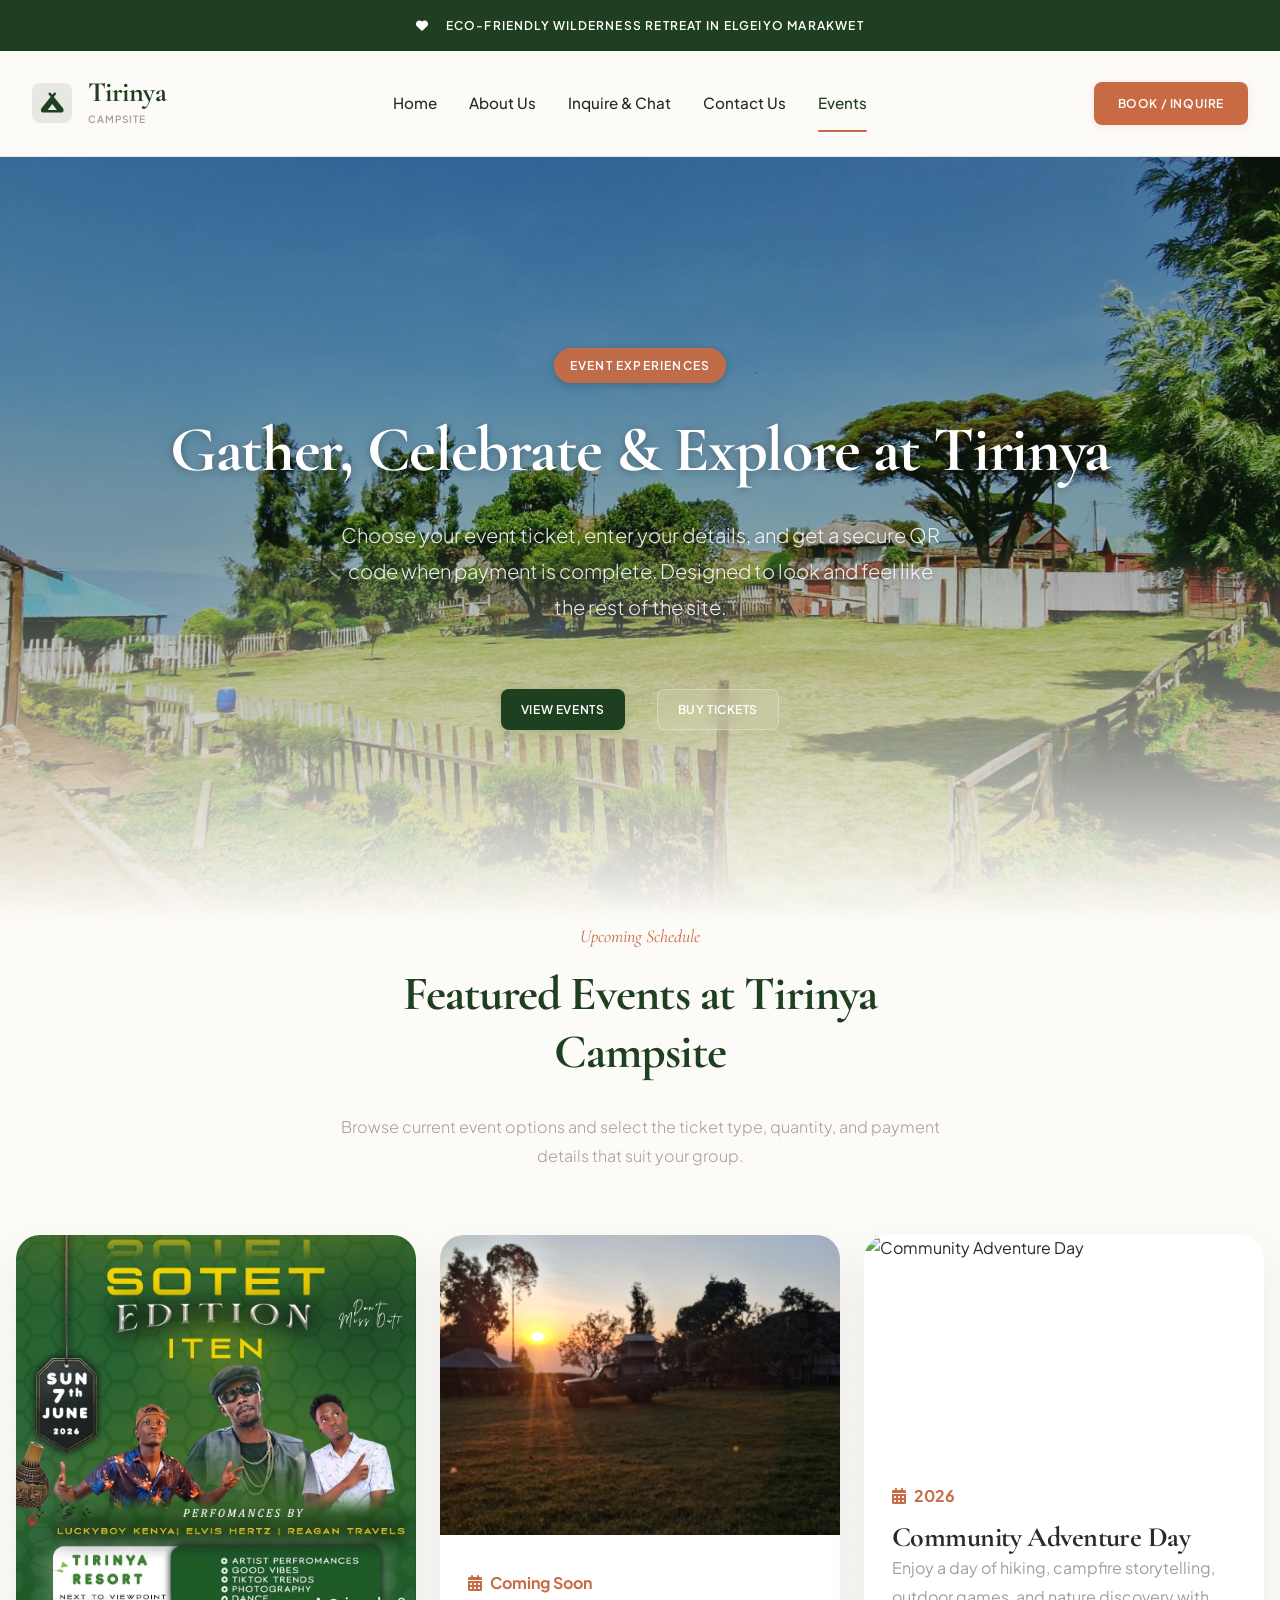
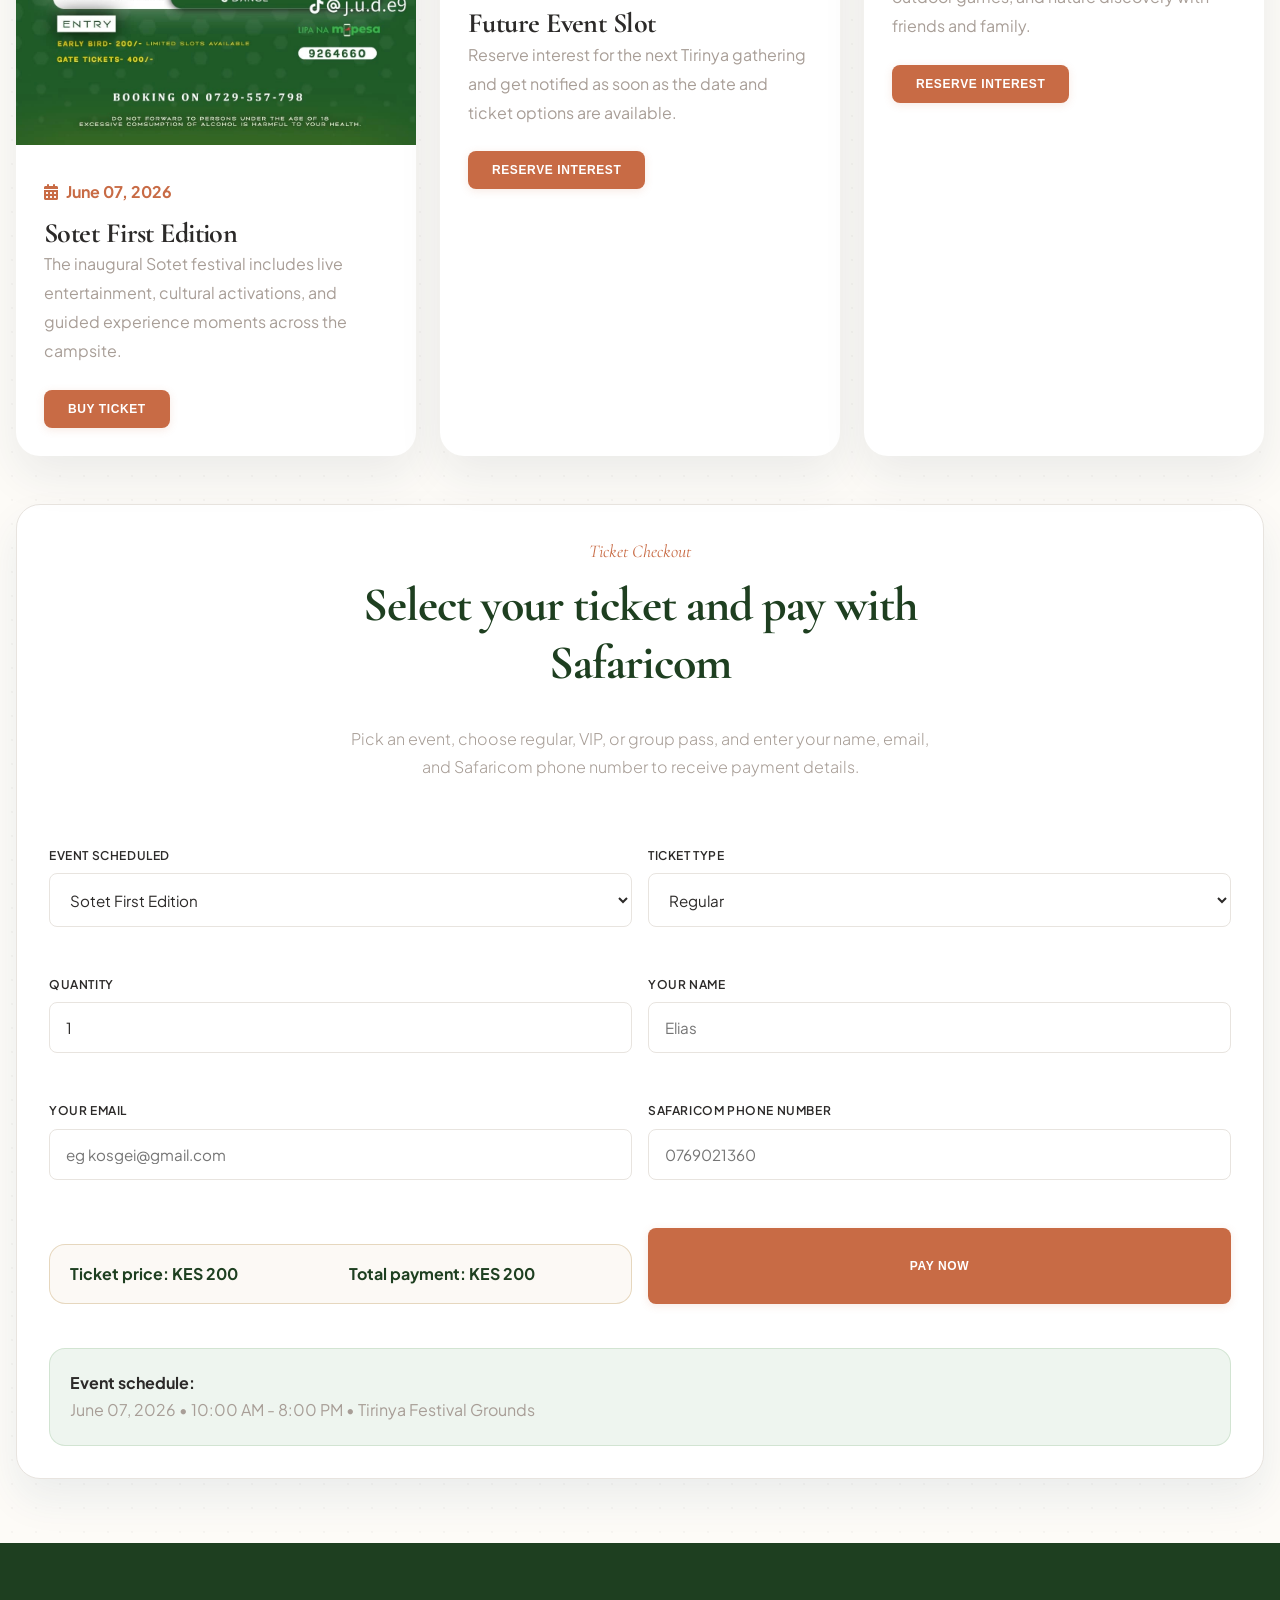
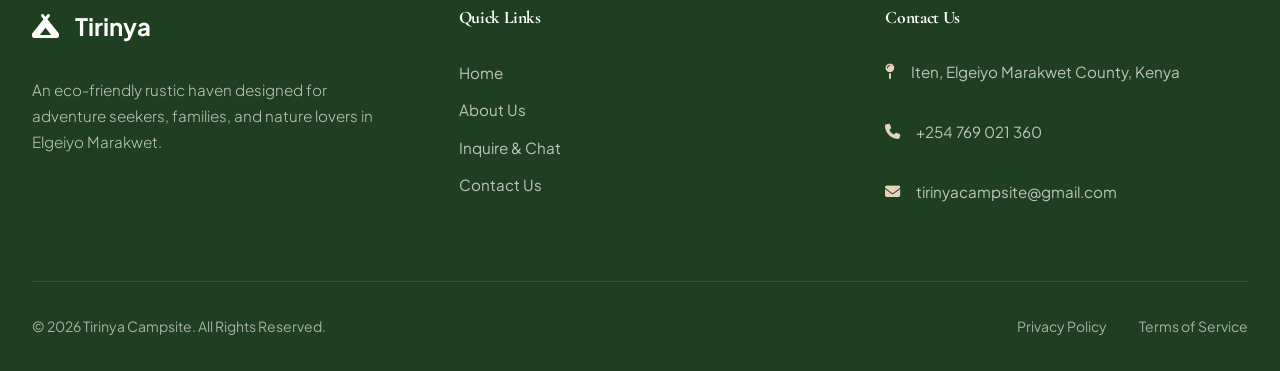
==== commit 82e65566: "modify Home" ====
--- a/events.html
+++ b/events.html
@@ -327,11 +327,11 @@
                 </div>
                 <div class="form-group">
                     <label for="buyerEmail">Your Email</label>
-                    <input id="buyerEmail" name="buyerEmail" type="email" placeholder="name@example.com" required />
+                    <input id="buyerEmail" name="buyerEmail" type="email" placeholder="eg kosgei@gmail.com" required />
                 </div>
                 <div class="form-group">
                     <label for="buyerPhone">Safaricom Phone Number</label>
-                    <input id="buyerPhone" name="buyerPhone" type="tel" placeholder="07XXXXXXXX" required />
+                    <input id="buyerPhone" name="buyerPhone" type="tel" placeholder="0769021360" required />
                 </div>
 
                 <div class="ticket-summary">
@@ -347,7 +347,7 @@
             <div id="paymentInstructions" class="payment-instructions hidden"></div>
             <div class="payment-instructions">
                 <strong>Event schedule:</strong>
-                <p id="eventScheduleText">June 07, 2026 • 10:00 AM - 8:00 PM • Tirinya Festival Grounds</p>
+                <p id="eventScheduleText">June 07, 2026 • 10:00 AM - 8:00 PM • Tirinya Resort Grounds</p>
             </div>
 
             <div id="qrPanel" class="qr-panel hidden">
@@ -456,17 +456,8 @@
             return `TIRINYA-${Date.now()}-${Math.floor(Math.random() * 900 + 100)}`;
         }
 
-        function getEventExpiry(eventName) {
-            const expiryMap = {
-                'Sotet First Edition': new Date('2026-06-08T00:00:00'),
-                'Future Event Slot': new Date('2026-06-08T00:00:00'),
-                'Community Adventure Day': new Date('2026-06-08T00:00:00')
-            };
-            return expiryMap[eventName] || new Date(Date.now() + 30 * 60000);
-        }
-
         function createPaymentPayload(eventName, ticketType, quantity, total, name, email, phone, reference) {
-            const expires = getEventExpiry(eventName);
+            const expires = new Date(Date.now() + 30 * 60000);
             return `Tirinya Campsite ticket payment\nEvent: ${eventName}\nTicket type: ${ticketType}\nQuantity: ${quantity}\nTotal: KES ${total}\nBuyer: ${name}\nEmail: ${email}\nSafaricom: ${phone}\nReference: ${reference}\nExpires: ${expires.toLocaleString()}`;
         }
 
--- a/css/styles.css
+++ b/css/styles.css
@@ -282,7 +282,7 @@
 
 @media (max-width: 768px) {
     .nav-desktop,
-    .btn.btn-secondary {
+    .header-content > .btn.btn-secondary {
         display: none;
     }
 
